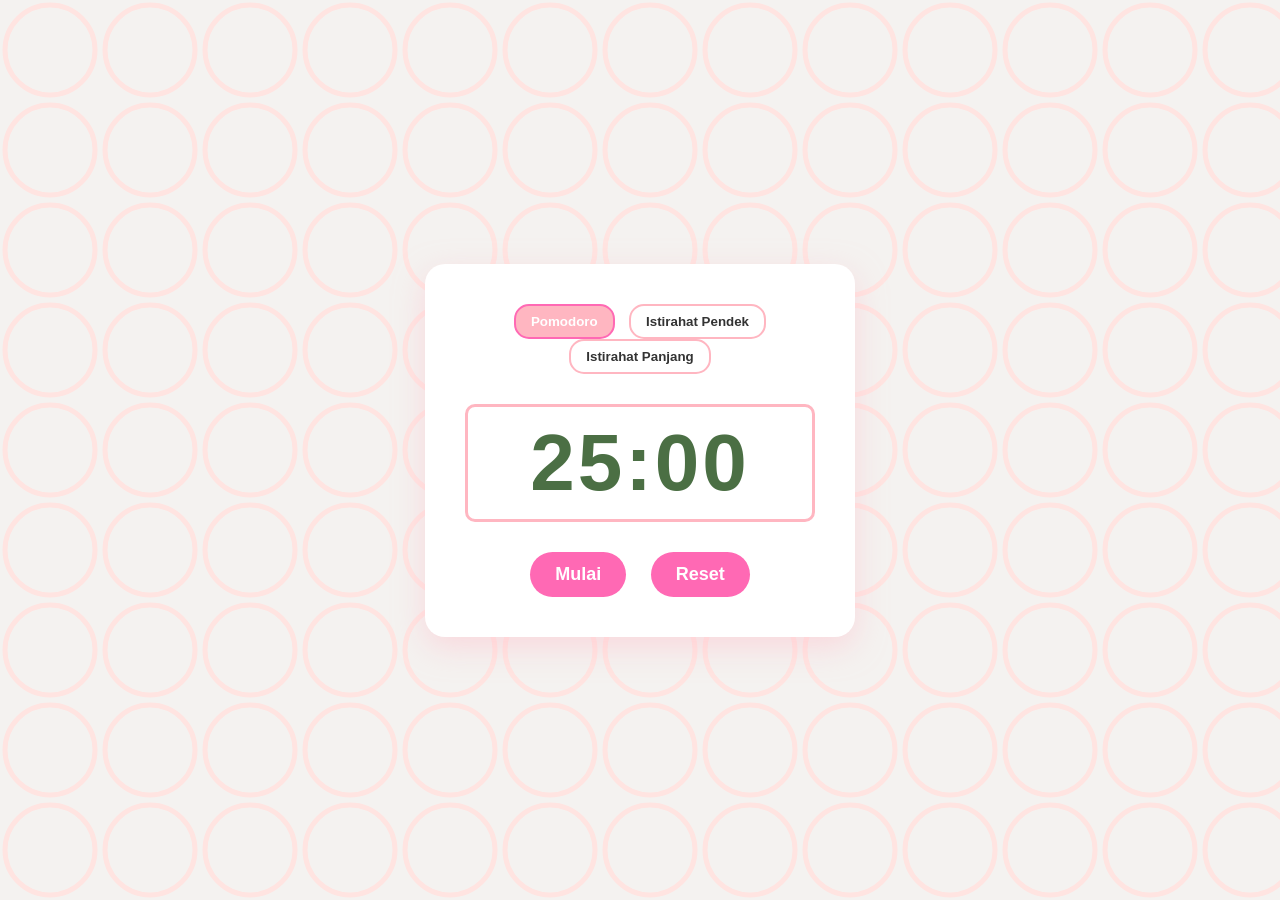
==== index.html @ 9e840778 "Rename Awal.html to index.html" ====
<!DOCTYPE html>
<html lang="id">
<head>
    <meta charset="UTF-8">
    <meta name="viewport" content="width=device-width, initial-scale=1.0">
    <title>Florist Pomodoro Timer 🌸</title>
    <link rel="stylesheet" href="style.css">
</head>
<body>
    <div class="container">
        <div class="mode-selector">
            <button id="pomodoroBtn" data-mode="pomodoro" class="active">Pomodoro</button>
            <button id="shortBreakBtn" data-mode="shortBreak">Istirahat Pendek</button>
            <button id="longBreakBtn" data-mode="longBreak">Istirahat Panjang</button>
        </div>

        <div id="timerDisplay" class="timer">25:00</div>

        <div class="controls">
            <button id="startStopBtn">Mulai</button>
            <button id="resetBtn">Reset</button>
        </div>
    </div>
    
    <audio id="alarmSound" src="alarm.mp3" preload="auto"></audio> 
    <script src="script.js"></script>
</body>
</html>
---- style.css ----
body {
    font-family: 'Segoe UI', Tahoma, Geneva, Verdana, sans-serif;
    background-color: #f4f2f0; /* Krem */
    background-image: url('data:image/svg+xml;utf8,<svg xmlns="http://www.w3.org/2000/svg" width="100" height="100" viewBox="0 0 100 100"><circle cx="50" cy="50" r="45" fill="none" stroke="%23ffe4e1" stroke-width="5"/></svg>'); /* Pola lembut */
    display: flex;
    justify-content: center;
    align-items: center;
    min-height: 100vh;
    margin: 0;
}

.container {
    background: #fff;
    padding: 40px;
    border-radius: 20px;
    box-shadow: 0 10px 30px rgba(255, 192, 203, 0.5); /* Bayangan pink */
    text-align: center;
    width: 350px;
}

/* Selector Mode */
.mode-selector button {
    background: none;
    border: 2px solid #ffb6c1; /* Pink muda */
    color: #333;
    padding: 8px 15px;
    margin: 0 5px;
    border-radius: 15px;
    cursor: pointer;
    transition: all 0.3s;
    font-weight: bold;
}

.mode-selector button.active {
    background-color: #ffb6c1; /* Pink */
    color: white;
    border-color: #ff69b4; /* Pink gelap */
}

/* Tampilan Waktu */
.timer {
    font-size: 80px;
    margin: 30px 0;
    font-weight: 700;
    color: #4b6f44; /* Hijau daun */
    letter-spacing: 3px;
    padding: 10px;
    border: 3px solid #ffb6c1;
    border-radius: 10px;
}

/* Tombol Kontrol */
.controls button {
    background-color: #ff69b4; /* Pink gelap */
    color: white;
    border: none;
    padding: 12px 25px;
    margin: 0 10px;
    border-radius: 25px;
    cursor: pointer;
    font-size: 18px;
    font-weight: bold;
    transition: background-color 0.3s, transform 0.1s;
}

.controls button:hover {
    background-color: #ffb6c1;
    transform: translateY(-2px);
}
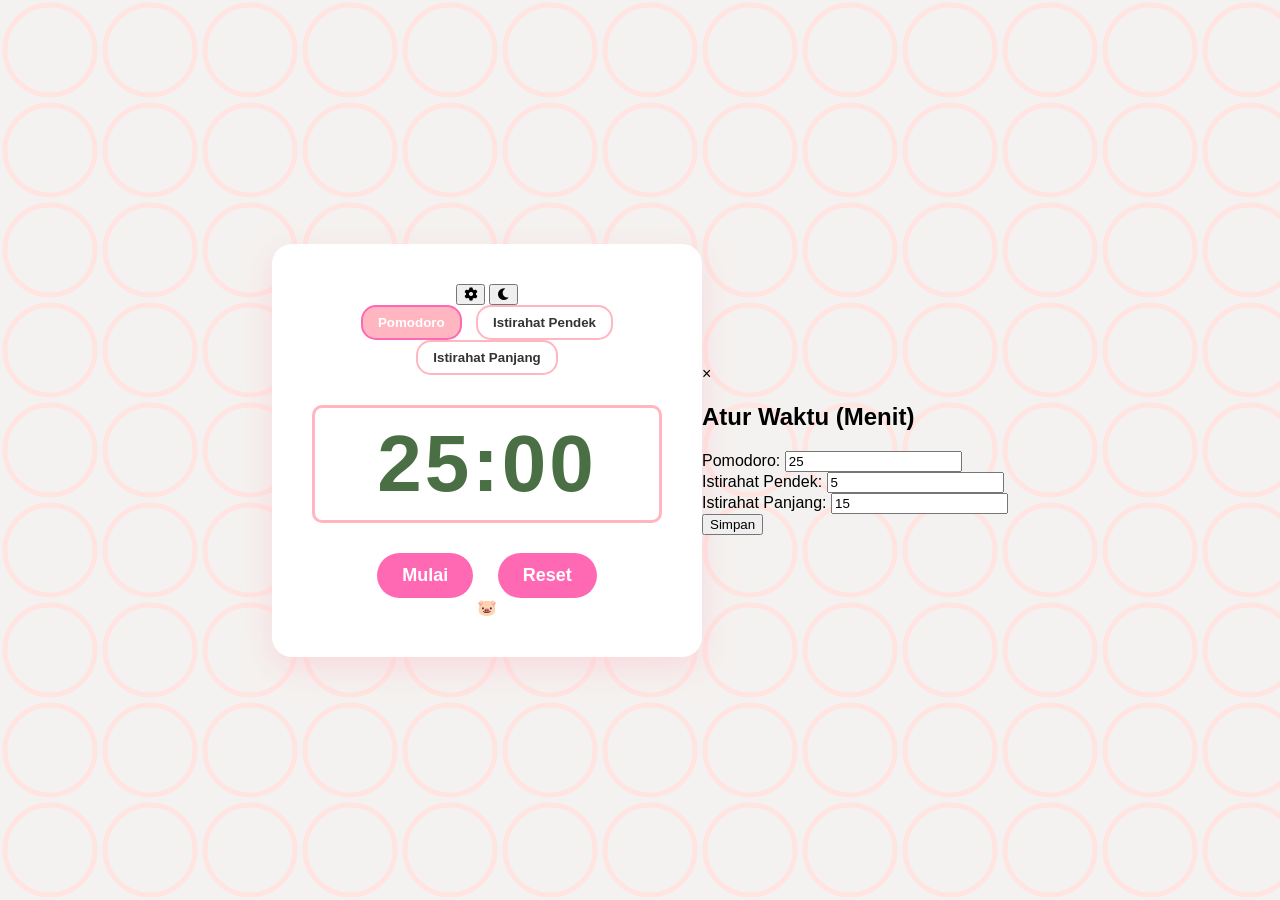
==== commit 446a1e5b: "Update index.html" ====
--- a/index.html
+++ b/index.html
@@ -5,13 +5,19 @@
     <meta name="viewport" content="width=device-width, initial-scale=1.0">
     <title>Florist Pomodoro Timer 🌸</title>
     <link rel="stylesheet" href="style.css">
+    <link rel="stylesheet" href="https://cdnjs.cloudflare.com/ajax/libs/font-awesome/6.0.0-beta3/css/all.min.css">
 </head>
 <body>
     <div class="container">
+        <div class="top-bar">
+            <button id="settingsBtn" class="icon-btn"><i class="fas fa-cog"></i></button>
+            <button id="themeToggleBtn" class="icon-btn"><i class="fas fa-moon"></i></button>
+        </div>
+
         <div class="mode-selector">
-            <button id="pomodoroBtn" data-mode="pomodoro" class="active">Pomodoro</button>
-            <button id="shortBreakBtn" data-mode="shortBreak">Istirahat Pendek</button>
-            <button id="longBreakBtn" data-mode="longBreak">Istirahat Panjang</button>
+            <button data-mode="pomodoro" class="active">Pomodoro</button>
+            <button data-mode="shortBreak">Istirahat Pendek</button>
+            <button data-mode="longBreak">Istirahat Panjang</button>
         </div>
 
         <div id="timerDisplay" class="timer">25:00</div>
@@ -20,8 +26,30 @@
             <button id="startStopBtn">Mulai</button>
             <button id="resetBtn">Reset</button>
         </div>
+
+        <div id="pigAnimation" class="pig-running">🐷</div>
     </div>
     
+    <div id="settingsModal" class="modal">
+        <div class="modal-content">
+            <span class="close-btn">&times;</span>
+            <h2>Atur Waktu (Menit)</h2>
+            <div class="setting-group">
+                <label for="pomodoroTime">Pomodoro:</label>
+                <input type="number" id="pomodoroTime" value="25" min="1">
+            </div>
+            <div class="setting-group">
+                <label for="shortBreakTime">Istirahat Pendek:</label>
+                <input type="number" id="shortBreakTime" value="5" min="1">
+            </div>
+            <div class="setting-group">
+                <label for="longBreakTime">Istirahat Panjang:</label>
+                <input type="number" id="longBreakTime" value="15" min="1">
+            </div>
+            <button id="saveSettingsBtn">Simpan</button>
+        </div>
+    </div>
+
     <audio id="alarmSound" src="alarm.mp3" preload="auto"></audio> 
     <script src="script.js"></script>
 </body>
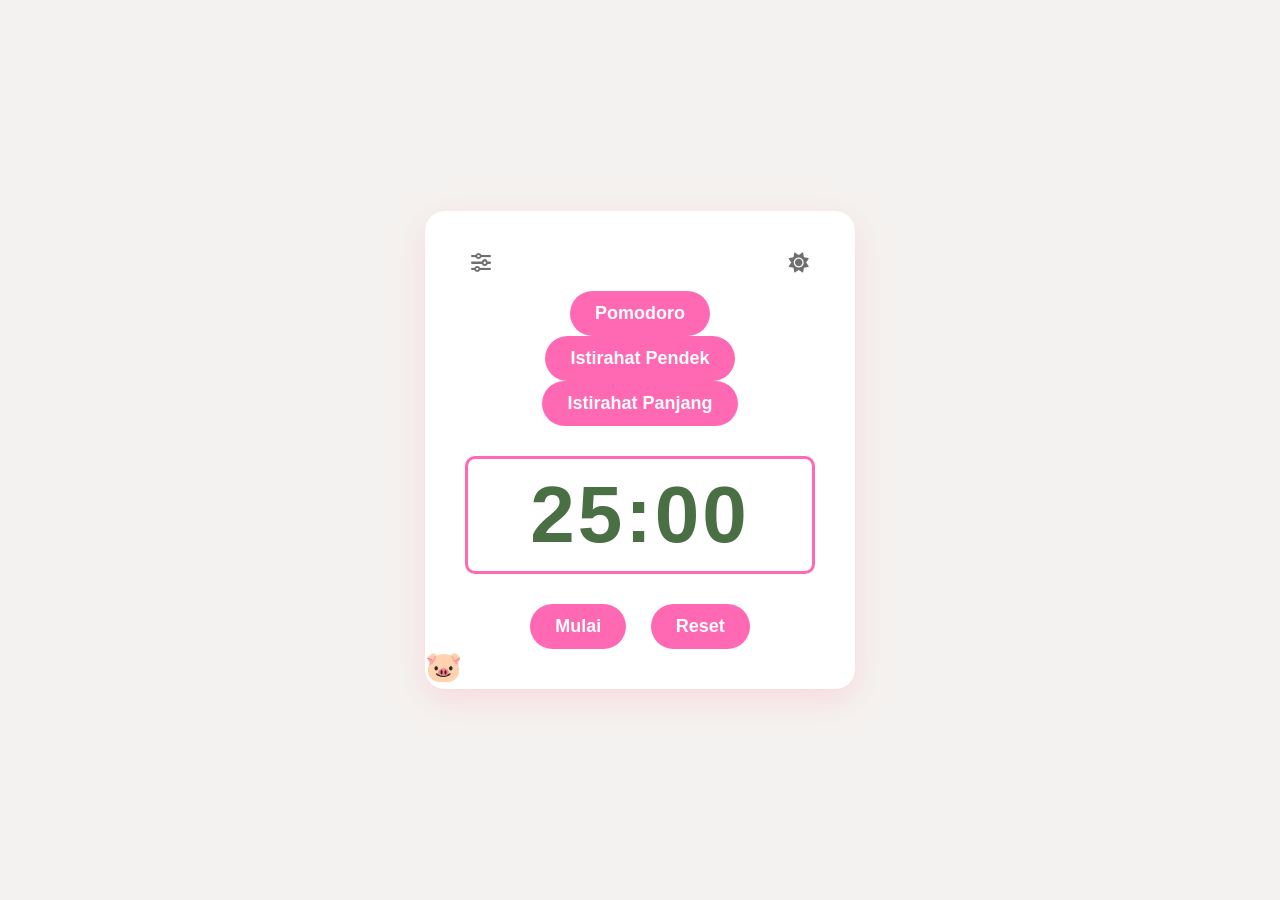
==== commit 4997d782: "Update index.html" ====
--- a/index.html
+++ b/index.html
@@ -9,10 +9,10 @@
 </head>
 <body>
     <div class="container">
-        <div class="top-bar">
-            <button id="settingsBtn" class="icon-btn"><i class="fas fa-cog"></i></button>
-            <button id="themeToggleBtn" class="icon-btn"><i class="fas fa-moon"></i></button>
-        </div>
+       <div class="top-bar">
+    <button id="settingsBtn" class="icon-btn" aria-label="Settings"><i class="fas fa-sliders-h"></i></button> 
+    <button id="themeToggleBtn" class="icon-btn" aria-label="Toggle Dark Mode"><i class="fas fa-sun"></i></button>
+</div>
 
         <div class="mode-selector">
             <button data-mode="pomodoro" class="active">Pomodoro</button>
--- a/style.css
+++ b/style.css
@@ -1,57 +1,65 @@
+/* --- Bagian Dasar --- */
+:root {
+    --bg-color: #f4f2f0; /* Krem lembut (Light Mode) */
+    --text-color: #333;
+    --container-bg: #fff;
+    --shadow-color: rgba(255, 192, 203, 0.5);
+    --timer-color: #4b6f44; /* Hijau daun */
+    --primary-btn-bg: #ff69b4; /* Pink gelap */
+}
+
+/* --- DARK MODE --- */
+body.dark-mode {
+    --bg-color: #2c3e50; /* Biru tua gelap */
+    --text-color: #ecf0f1;
+    --container-bg: #34495e;
+    --shadow-color: rgba(52, 73, 94, 0.8);
+    --timer-color: #79f290; /* Hijau muda cerah */
+    --primary-btn-bg: #c0392b; /* Merah marun */
+}
+
 body {
     font-family: 'Segoe UI', Tahoma, Geneva, Verdana, sans-serif;
-    background-color: #f4f2f0; /* Krem */
-    background-image: url('data:image/svg+xml;utf8,<svg xmlns="http://www.w3.org/2000/svg" width="100" height="100" viewBox="0 0 100 100"><circle cx="50" cy="50" r="45" fill="none" stroke="%23ffe4e1" stroke-width="5"/></svg>'); /* Pola lembut */
+    background-color: var(--bg-color); 
+    color: var(--text-color);
+    /* ... (CSS lama untuk centering) ... */
     display: flex;
     justify-content: center;
     align-items: center;
     min-height: 100vh;
     margin: 0;
+    transition: background-color 0.5s;
 }
 
 .container {
-    background: #fff;
+    background: var(--container-bg);
+    box-shadow: 0 10px 30px var(--shadow-color);
+    /* ... (CSS container lainnya) ... */
     padding: 40px;
     border-radius: 20px;
-    box-shadow: 0 10px 30px rgba(255, 192, 203, 0.5); /* Bayangan pink */
     text-align: center;
     width: 350px;
-}
-
-/* Selector Mode */
-.mode-selector button {
-    background: none;
-    border: 2px solid #ffb6c1; /* Pink muda */
-    color: #333;
-    padding: 8px 15px;
-    margin: 0 5px;
-    border-radius: 15px;
-    cursor: pointer;
-    transition: all 0.3s;
-    font-weight: bold;
-}
-
-.mode-selector button.active {
-    background-color: #ffb6c1; /* Pink */
-    color: white;
-    border-color: #ff69b4; /* Pink gelap */
+    position: relative; /* Penting untuk animasi */
 }
 
 /* Tampilan Waktu */
 .timer {
+    color: var(--timer-color); 
+    border-color: var(--primary-btn-bg);
+    /* ... (CSS timer lainnya) ... */
     font-size: 80px;
     margin: 30px 0;
     font-weight: 700;
-    color: #4b6f44; /* Hijau daun */
     letter-spacing: 3px;
     padding: 10px;
-    border: 3px solid #ffb6c1;
+    border: 3px solid var(--primary-btn-bg);
     border-radius: 10px;
 }
 
-/* Tombol Kontrol */
-.controls button {
-    background-color: #ff69b4; /* Pink gelap */
+/* Tombol Kontrol dan Mode */
+.controls button, .mode-selector button {
+    background-color: var(--primary-btn-bg); 
+    /* ... (CSS tombol lainnya) ... */
     color: white;
     border: none;
     padding: 12px 25px;
@@ -63,7 +71,71 @@
     transition: background-color 0.3s, transform 0.1s;
 }
 
-.controls button:hover {
-    background-color: #ffb6c1;
-    transform: translateY(-2px);
+.mode-selector button.active {
+    background-color: var(--primary-btn-bg); 
 }
+
+/* --- Top Bar dan Icon Buttons --- */
+.top-bar {
+    display: flex;
+    justify-content: space-between;
+    margin-bottom: 15px;
+}
+
+.icon-btn {
+    background: none;
+    border: none;
+    color: var(--text-color);
+    font-size: 20px;
+    cursor: pointer;
+    opacity: 0.7;
+}
+
+/* --- Modal (Popup) Style --- */
+.modal {
+    display: none; /* Hidden by default */
+    position: fixed;
+    z-index: 1;
+    left: 0;
+    top: 0;
+    width: 100%;
+    height: 100%;
+    overflow: auto;
+    background-color: rgba(0,0,0,0.4);
+}
+
+.modal-content {
+    background-color: var(--container-bg);
+    margin: 15% auto;
+    padding: 20px;
+    border: 1px solid #888;
+    width: 80%;
+    max-width: 400px;
+    border-radius: 10px;
+}
+
+.setting-group {
+    margin-bottom: 15px;
+    text-align: left;
+}
+
+.setting-group input {
+    width: 100%;
+    padding: 8px;
+    margin-top: 5px;
+    box-sizing: border-box;
+}
+
+/* --- Pig Animation --- */
+.pig-running {
+    position: absolute;
+    bottom: 5px;
+    left: 0;
+    font-size: 30px;
+    animation: walk 10s linear infinite; /* Animasi berjalan */
+}
+
+@keyframes walk {
+    0% { transform: translateX(-100px); }
+    100% { transform: translateX(450px); }
+}
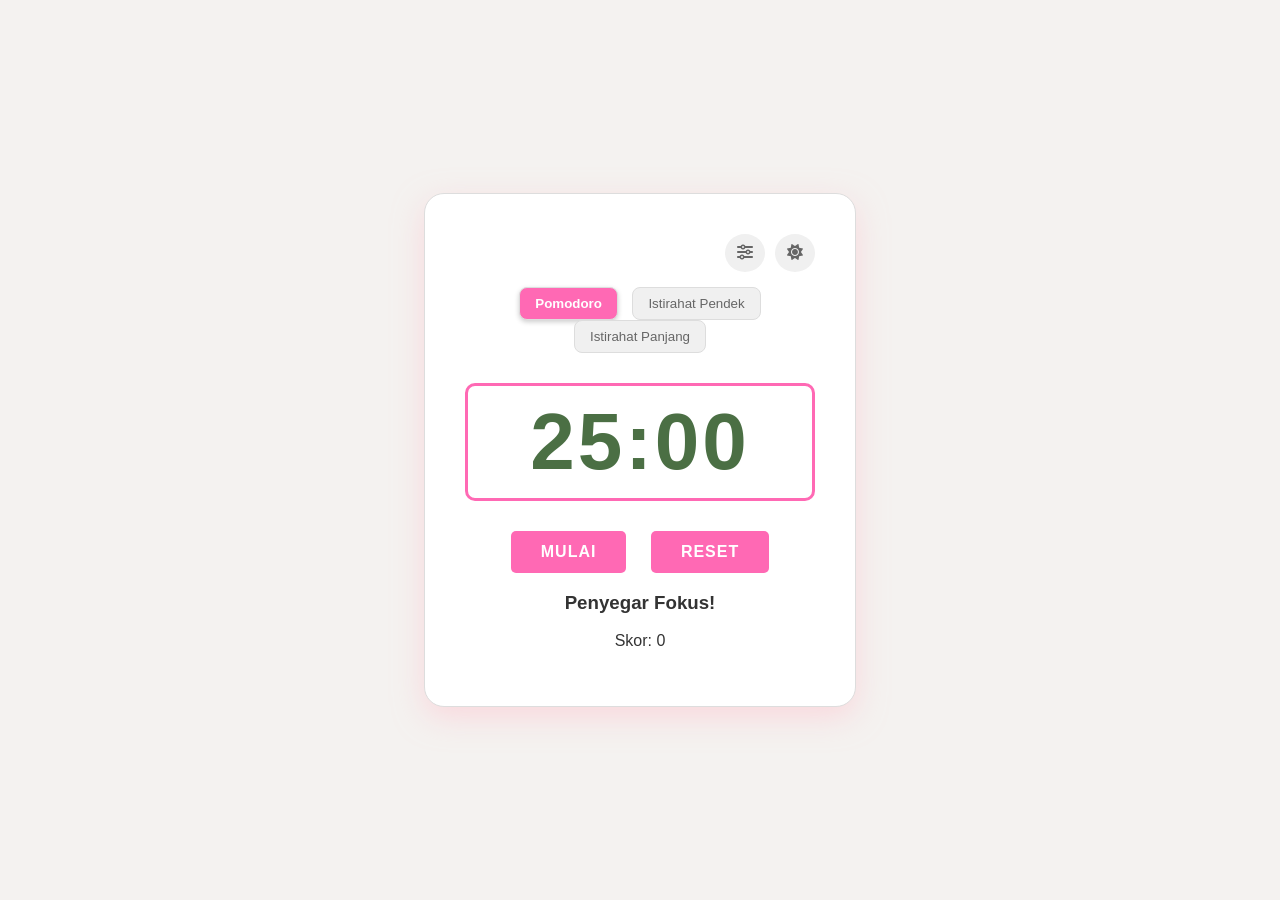
==== commit 37950f7a: "Refactor top bar and add game area Updated the layout of the top bar and added a game area." ====
--- a/index.html
+++ b/index.html
@@ -9,10 +9,10 @@
 </head>
 <body>
     <div class="container">
-       <div class="top-bar">
-    <button id="settingsBtn" class="icon-btn" aria-label="Settings"><i class="fas fa-sliders-h"></i></button> 
-    <button id="themeToggleBtn" class="icon-btn" aria-label="Toggle Dark Mode"><i class="fas fa-sun"></i></button>
-</div>
+        <div class="top-bar">
+            <button id="settingsBtn" class="icon-btn" aria-label="Settings"><i class="fas fa-sliders-h"></i></button> 
+            <button id="themeToggleBtn" class="icon-btn" aria-label="Toggle Dark Mode"><i class="fas fa-sun"></i></button>
+        </div>
 
         <div class="mode-selector">
             <button data-mode="pomodoro" class="active">Pomodoro</button>
@@ -27,8 +27,14 @@
             <button id="resetBtn">Reset</button>
         </div>
 
-        <div id="pigAnimation" class="pig-running">🐷</div>
-    </div>
+        <div class="game-area">
+            <h3>Penyegar Fokus!</h3>
+            <p>Skor: <span id="gameScore">0</span></p>
+            
+            <div id="pigTargetArea">
+                </div>
+        </div>
+        </div>
     
     <div id="settingsModal" class="modal">
         <div class="modal-content">
--- a/style.css
+++ b/style.css
@@ -1,28 +1,34 @@
-/* --- Bagian Dasar --- */
+/* === VARIABEL WARNA === */
 :root {
-    --bg-color: #f4f2f0; /* Krem lembut (Light Mode) */
+    --bg-color: #f4f2f0;
     --text-color: #333;
     --container-bg: #fff;
     --shadow-color: rgba(255, 192, 203, 0.5);
-    --timer-color: #4b6f44; /* Hijau daun */
-    --primary-btn-bg: #ff69b4; /* Pink gelap */
+    --timer-color: #4b6f44;
+    --primary-btn-bg: #ff69b4;
+    --secondary-btn-bg: #f0f0f0;
+    --secondary-btn-text: #666;
+    --border-color: #ddd;
 }
 
 /* --- DARK MODE --- */
 body.dark-mode {
-    --bg-color: #2c3e50; /* Biru tua gelap */
+    --bg-color: #2c3e50;
     --text-color: #ecf0f1;
     --container-bg: #34495e;
     --shadow-color: rgba(52, 73, 94, 0.8);
-    --timer-color: #79f290; /* Hijau muda cerah */
-    --primary-btn-bg: #c0392b; /* Merah marun */
+    --timer-color: #79f290;
+    --primary-btn-bg: #c0392b;
+    --secondary-btn-bg: #3c3c54;
+    --secondary-btn-text: #e0e0e0;
+    --border-color: #444;
 }
 
+/* === UMUM === */
 body {
     font-family: 'Segoe UI', Tahoma, Geneva, Verdana, sans-serif;
     background-color: var(--bg-color); 
     color: var(--text-color);
-    /* ... (CSS lama untuk centering) ... */
     display: flex;
     justify-content: center;
     align-items: center;
@@ -34,81 +40,95 @@
 .container {
     background: var(--container-bg);
     box-shadow: 0 10px 30px var(--shadow-color);
-    /* ... (CSS container lainnya) ... */
     padding: 40px;
     border-radius: 20px;
     text-align: center;
     width: 350px;
-    position: relative; /* Penting untuk animasi */
+    position: relative;
+    border: 1px solid var(--border-color);
 }
 
-/* Tampilan Waktu */
+/* === TAMPILAN WAKTU & TOMBOL ICON === */
 .timer {
     color: var(--timer-color); 
-    border-color: var(--primary-btn-bg);
-    /* ... (CSS timer lainnya) ... */
+    border: 3px solid var(--primary-btn-bg);
     font-size: 80px;
     margin: 30px 0;
     font-weight: 700;
     letter-spacing: 3px;
     padding: 10px;
-    border: 3px solid var(--primary-btn-bg);
     border-radius: 10px;
 }
 
-/* Tombol Kontrol dan Mode */
-.controls button, .mode-selector button {
-    background-color: var(--primary-btn-bg); 
-    /* ... (CSS tombol lainnya) ... */
-    color: white;
+.top-bar {
+    display: flex;
+    justify-content: flex-end; /* Pindah ke kanan */
+    gap: 10px;
+    margin-bottom: 15px;
+}
+
+.icon-btn {
+    background: var(--secondary-btn-bg);
+    color: var(--secondary-btn-text);
+    padding: 10px 12px;
+    border-radius: 50%; /* Bulat */
+    font-size: 16px;
+    cursor: pointer;
     border: none;
-    padding: 12px 25px;
-    margin: 0 10px;
-    border-radius: 25px;
-    cursor: pointer;
-    font-size: 18px;
-    font-weight: bold;
-    transition: background-color 0.3s, transform 0.1s;
+    transition: background-color 0.3s, color 0.3s;
+}
+
+/* === TOMBOL MODE & KONTROL UTAMA === */
+.mode-selector button {
+    background: var(--secondary-btn-bg);
+    color: var(--secondary-btn-text);
+    border: 1px solid var(--border-color);
+    padding: 8px 15px;
+    margin: 0 5px;
+    border-radius: 8px; 
+    font-weight: normal;
+    transition: background-color 0.3s, color 0.3s;
 }
 
 .mode-selector button.active {
     background-color: var(--primary-btn-bg); 
+    color: white;
+    box-shadow: 0 2px 5px rgba(0, 0, 0, 0.2);
+    font-weight: bold;
 }
 
-/* --- Top Bar dan Icon Buttons --- */
-.top-bar {
-    display: flex;
-    justify-content: space-between;
-    margin-bottom: 15px;
+.controls button {
+    background-color: var(--primary-btn-bg);
+    color: white;
+    border: none;
+    padding: 12px 30px;
+    margin: 0 10px;
+    border-radius: 5px;
+    font-size: 16px;
+    font-weight: bold;
+    letter-spacing: 1px;
+    text-transform: uppercase;
+    transition: background-color 0.3s, transform 0.1s;
 }
 
-.icon-btn {
-    background: none;
-    border: none;
-    color: var(--text-color);
-    font-size: 20px;
-    cursor: pointer;
-    opacity: 0.7;
-}
-
-/* --- Modal (Popup) Style --- */
+/* === MODAL (POPUP) === */
 .modal {
-    display: none; /* Hidden by default */
+    display: none; 
     position: fixed;
-    z-index: 1;
+    z-index: 10; 
     left: 0;
     top: 0;
     width: 100%;
     height: 100%;
-    overflow: auto;
-    background-color: rgba(0,0,0,0.4);
+    background-color: rgba(0,0,0,0.6);
 }
 
 .modal-content {
     background-color: var(--container-bg);
+    color: var(--text-color);
     margin: 15% auto;
     padding: 20px;
-    border: 1px solid #888;
+    border: 1px solid var(--border-color);
     width: 80%;
     max-width: 400px;
     border-radius: 10px;
@@ -120,22 +140,35 @@
 }
 
 .setting-group input {
+    background-color: var(--secondary-btn-bg);
+    color: var(--text-color);
+    border: 1px solid var(--border-color);
     width: 100%;
     padding: 8px;
-    margin-top: 5px;
     box-sizing: border-box;
+    border-radius: 4px;
 }
 
-/* --- Pig Animation --- */
+#saveSettingsBtn {
+    background-color: var(--primary-btn-bg);
+    color: white;
+    padding: 10px 20px;
+    border-radius: 5px;
+    cursor: pointer;
+    margin-top: 15px;
+}
+
+/* === ANIMASI BABI === */
 .pig-running {
     position: absolute;
-    bottom: 5px;
+    bottom: -50px; 
     left: 0;
-    font-size: 30px;
-    animation: walk 10s linear infinite; /* Animasi berjalan */
+    font-size: 40px; 
+    z-index: 0; 
+    animation: walk 15s linear infinite; 
 }
 
 @keyframes walk {
-    0% { transform: translateX(-100px); }
-    100% { transform: translateX(450px); }
+    0% { transform: translateX(-150px); }
+    100% { transform: translateX(550px); }
 }
